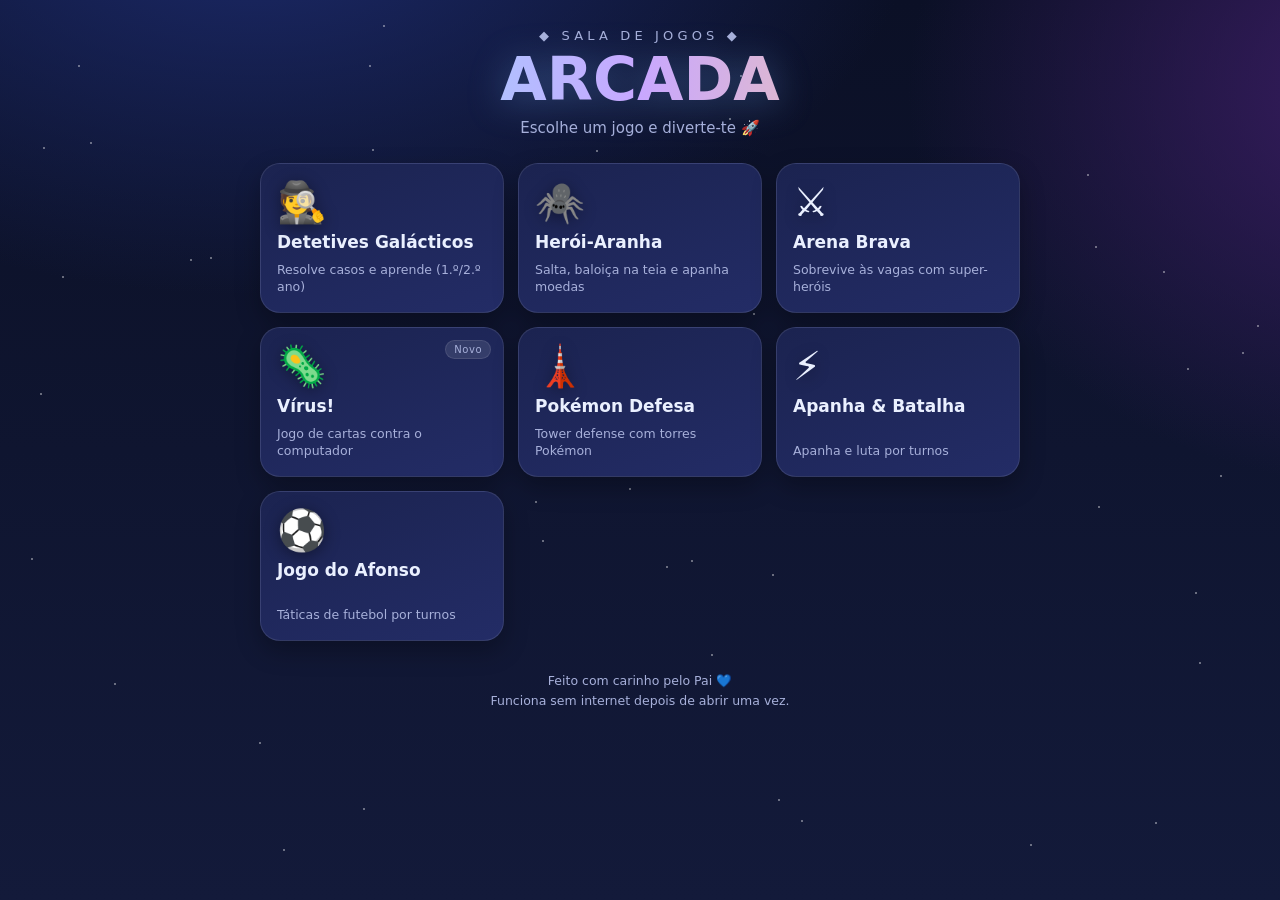
==== index.html @ 6b43fd03 "Arcada: hub com todos os jogos Co-Authored-By: Claude Opus 4.8 <noreply@anthropic.com>" ====
<!doctype html>
<html lang="pt-PT">
<head>
<meta charset="utf-8">
<meta name="viewport" content="width=device-width, initial-scale=1, viewport-fit=cover">
<meta name="robots" content="noindex, nofollow">
<title>Arcada</title>
<meta name="description" content="A arcada de jogos.">
<meta name="theme-color" content="#0b1026">
<link rel="apple-touch-icon" href="icon-192.png">
<link rel="manifest" href="manifest.webmanifest">
<style>
  :root{
    --bg:#0b1026; --bg2:#131a3a; --card:#1b2350; --card2:#232c66;
    --ink:#eaf0ff; --muted:#a7b0da; --line:rgba(255,255,255,.10);
    --glow:#6ad7ff;
  }
  *{box-sizing:border-box}
  html,body{margin:0;padding:0}
  body{
    font-family:-apple-system,BlinkMacSystemFont,"Segoe UI",system-ui,sans-serif;
    color:var(--ink);
    min-height:100dvh;
    background:
      radial-gradient(1200px 700px at 20% -10%, #1c2a6b 0%, transparent 55%),
      radial-gradient(1000px 800px at 110% 10%, #3a1d63 0%, transparent 50%),
      linear-gradient(180deg,var(--bg) 0%, var(--bg2) 100%);
    background-attachment:fixed;
    -webkit-tap-highlight-color:transparent;
    padding:calc(env(safe-area-inset-top) + 22px) 16px calc(env(safe-area-inset-bottom) + 40px);
  }
  /* estrelinhas */
  .stars{position:fixed;inset:0;z-index:0;pointer-events:none;opacity:.5}
  .stars i{position:absolute;width:2px;height:2px;border-radius:50%;background:#fff;animation:tw 3s infinite ease-in-out}
  @keyframes tw{0%,100%{opacity:.2}50%{opacity:1}}
  .wrap{position:relative;z-index:1;max-width:760px;margin:0 auto}
  header{text-align:center;margin:6px 0 26px}
  .logo{font-size:13px;letter-spacing:.32em;color:var(--muted);text-transform:uppercase;margin-bottom:6px}
  h1{
    margin:0;font-size:clamp(34px,10vw,60px);line-height:1;font-weight:900;
    background:linear-gradient(90deg,#8be9ff,#c8a7ff,#ffd28b);
    -webkit-background-clip:text;background-clip:text;color:transparent;
    filter:drop-shadow(0 4px 18px rgba(120,180,255,.35));
  }
  .sub{color:var(--muted);margin-top:10px;font-size:15px}
  .grid{display:grid;grid-template-columns:repeat(2,1fr);gap:14px}
  @media (min-width:620px){.grid{grid-template-columns:repeat(3,1fr)}}
  a.game{
    display:flex;flex-direction:column;gap:10px;
    text-decoration:none;color:inherit;
    background:linear-gradient(160deg,var(--card),var(--card2));
    border:1px solid var(--line);border-radius:20px;
    padding:18px 16px 16px;min-height:150px;
    position:relative;overflow:hidden;
    transition:transform .12s ease, box-shadow .12s ease, border-color .12s ease;
    box-shadow:0 10px 24px rgba(0,0,0,.28);
  }
  a.game:active{transform:scale(.97)}
  @media (hover:hover){a.game:hover{transform:translateY(-3px);border-color:var(--glow);box-shadow:0 16px 34px rgba(0,0,0,.4),0 0 0 1px rgba(106,215,255,.25)}}
  .emoji{font-size:40px;line-height:1;filter:drop-shadow(0 3px 8px rgba(0,0,0,.4))}
  .name{font-weight:800;font-size:17px}
  .tag{font-size:12.5px;color:var(--muted);margin-top:auto;line-height:1.35}
  .badge{position:absolute;top:12px;right:12px;font-size:10px;letter-spacing:.05em;
    padding:3px 8px;border-radius:999px;background:rgba(255,255,255,.10);color:var(--muted);border:1px solid var(--line)}
  footer{text-align:center;color:var(--muted);font-size:12.5px;margin-top:30px;line-height:1.6}
</style>
</head>
<body>
<div class="stars" id="stars"></div>
<div class="wrap">
  <header>
    <div class="logo">◆ Sala de Jogos ◆</div>
    <h1>ARCADA</h1>
    <div class="sub">Escolhe um jogo e diverte-te 🚀</div>
  </header>

  <div class="grid" id="grid"></div>

  <footer>
    Feito com carinho pelo Pai 💙<br>
    Funciona sem internet depois de abrir uma vez.
  </footer>
</div>

<script>
  // Estrelinhas de fundo
  (function(){
    const s=document.getElementById('stars');let h='';
    for(let i=0;i<60;i++){
      h+=`<i style="left:${Math.random()*100}%;top:${Math.random()*100}%;animation-delay:${(Math.random()*3).toFixed(2)}s"></i>`;
    }
    s.innerHTML=h;
  })();

  const JOGOS = [
    {emoji:"🕵️", name:"Detetives Galácticos", tag:"Resolve casos e aprende (1.º/2.º ano)", href:"jogos/detetives/index.html"},
    {emoji:"🕷️", name:"Herói-Aranha", tag:"Salta, baloiça na teia e apanha moedas", href:"jogos/heroi-aranha/index.html"},
    {emoji:"⚔️", name:"Arena Brava", tag:"Sobrevive às vagas com super-heróis", href:"jogos/arena-brava/index.html"},
    {emoji:"🦠", name:"Vírus!", tag:"Jogo de cartas contra o computador", href:"jogos/virus/index.html", badge:"Novo"},
    {emoji:"🗼", name:"Pokémon Defesa", tag:"Tower defense com torres Pokémon", href:"jogos/pokemon-defesa/index.html"},
    {emoji:"⚡", name:"Apanha & Batalha", tag:"Apanha e luta por turnos", href:"jogos/apanha-batalha/index.html"},
    {emoji:"⚽", name:"Jogo do Afonso", tag:"Táticas de futebol por turnos", href:"jogos/jogo-do-afonso/index.html"},
  ];

  const grid=document.getElementById('grid');
  grid.innerHTML = JOGOS.map(j=>`
    <a class="game" href="${j.href}">
      ${j.badge?`<span class="badge">${j.badge}</span>`:""}
      <div class="emoji">${j.emoji}</div>
      <div class="name">${j.name}</div>
      <div class="tag">${j.tag}</div>
    </a>`).join("");
</script>
</body>
</html>
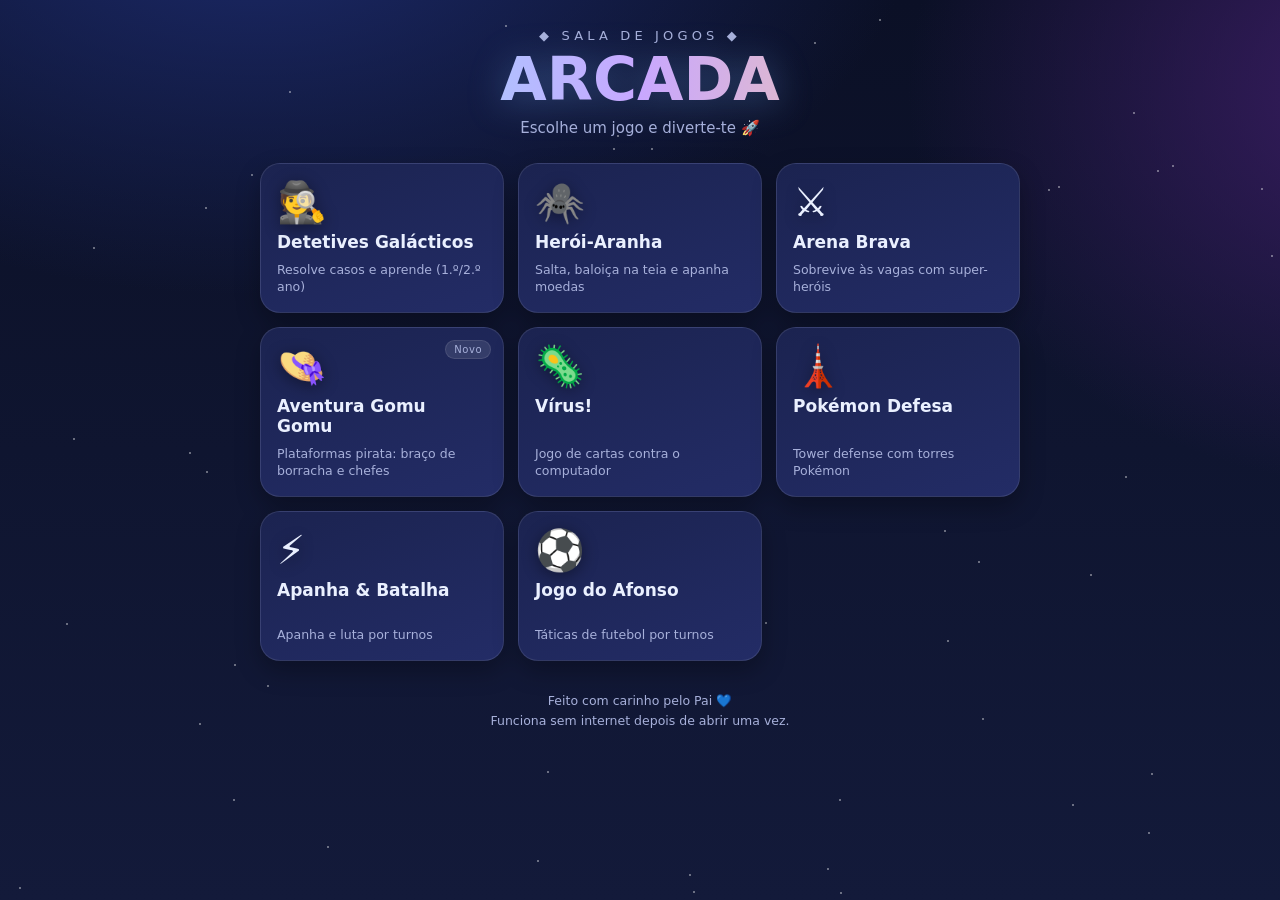
==== commit ba6ac2c0: "Arcada: adicionar Aventura Gomu Gomu (One Piece) Jogo de plataformas One Piece em jogos/one-piece/ e" ====
--- a/index.html
+++ b/index.html
@@ -96,7 +96,8 @@
     {emoji:"🕵️", name:"Detetives Galácticos", tag:"Resolve casos e aprende (1.º/2.º ano)", href:"jogos/detetives/index.html"},
     {emoji:"🕷️", name:"Herói-Aranha", tag:"Salta, baloiça na teia e apanha moedas", href:"jogos/heroi-aranha/index.html"},
     {emoji:"⚔️", name:"Arena Brava", tag:"Sobrevive às vagas com super-heróis", href:"jogos/arena-brava/index.html"},
-    {emoji:"🦠", name:"Vírus!", tag:"Jogo de cartas contra o computador", href:"jogos/virus/index.html", badge:"Novo"},
+    {emoji:"👒", name:"Aventura Gomu Gomu", tag:"Plataformas pirata: braço de borracha e chefes", href:"jogos/one-piece/index.html", badge:"Novo"},
+    {emoji:"🦠", name:"Vírus!", tag:"Jogo de cartas contra o computador", href:"jogos/virus/index.html"},
     {emoji:"🗼", name:"Pokémon Defesa", tag:"Tower defense com torres Pokémon", href:"jogos/pokemon-defesa/index.html"},
     {emoji:"⚡", name:"Apanha & Batalha", tag:"Apanha e luta por turnos", href:"jogos/apanha-batalha/index.html"},
     {emoji:"⚽", name:"Jogo do Afonso", tag:"Táticas de futebol por turnos", href:"jogos/jogo-do-afonso/index.html"},
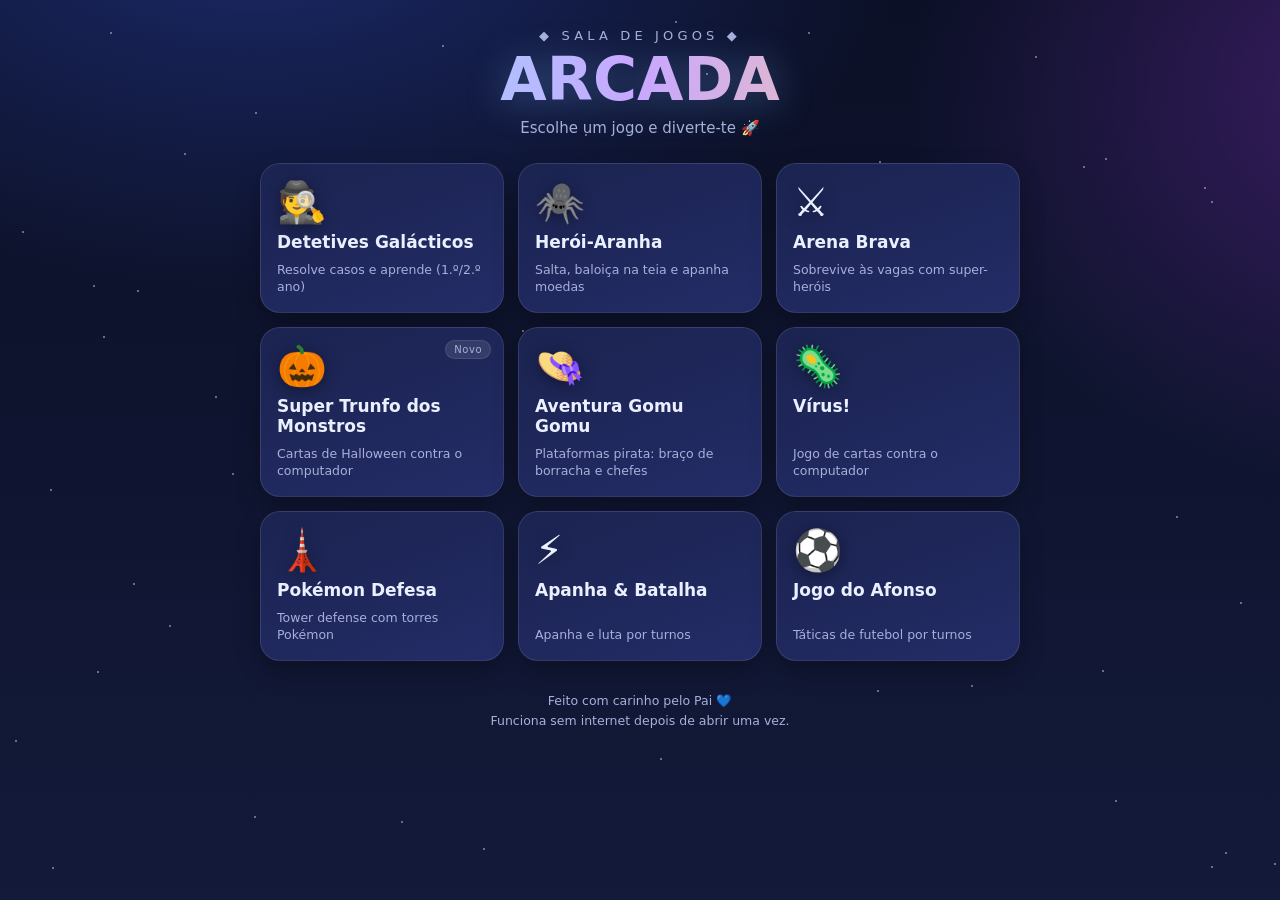
==== commit fa9e8584: "Novo jogo: Super Trunfo dos Monstros (cartas de Halloween vs bot) - 16 cartas de monstros originais " ====
--- a/index.html
+++ b/index.html
@@ -96,7 +96,8 @@
     {emoji:"🕵️", name:"Detetives Galácticos", tag:"Resolve casos e aprende (1.º/2.º ano)", href:"jogos/detetives/index.html"},
     {emoji:"🕷️", name:"Herói-Aranha", tag:"Salta, baloiça na teia e apanha moedas", href:"jogos/heroi-aranha/index.html"},
     {emoji:"⚔️", name:"Arena Brava", tag:"Sobrevive às vagas com super-heróis", href:"jogos/arena-brava/index.html"},
-    {emoji:"👒", name:"Aventura Gomu Gomu", tag:"Plataformas pirata: braço de borracha e chefes", href:"jogos/one-piece/index.html", badge:"Novo"},
+    {emoji:"🎃", name:"Super Trunfo dos Monstros", tag:"Cartas de Halloween contra o computador", href:"jogos/halloween/index.html", badge:"Novo"},
+    {emoji:"👒", name:"Aventura Gomu Gomu", tag:"Plataformas pirata: braço de borracha e chefes", href:"jogos/one-piece/index.html"},
     {emoji:"🦠", name:"Vírus!", tag:"Jogo de cartas contra o computador", href:"jogos/virus/index.html"},
     {emoji:"🗼", name:"Pokémon Defesa", tag:"Tower defense com torres Pokémon", href:"jogos/pokemon-defesa/index.html"},
     {emoji:"⚡", name:"Apanha & Batalha", tag:"Apanha e luta por turnos", href:"jogos/apanha-batalha/index.html"},
